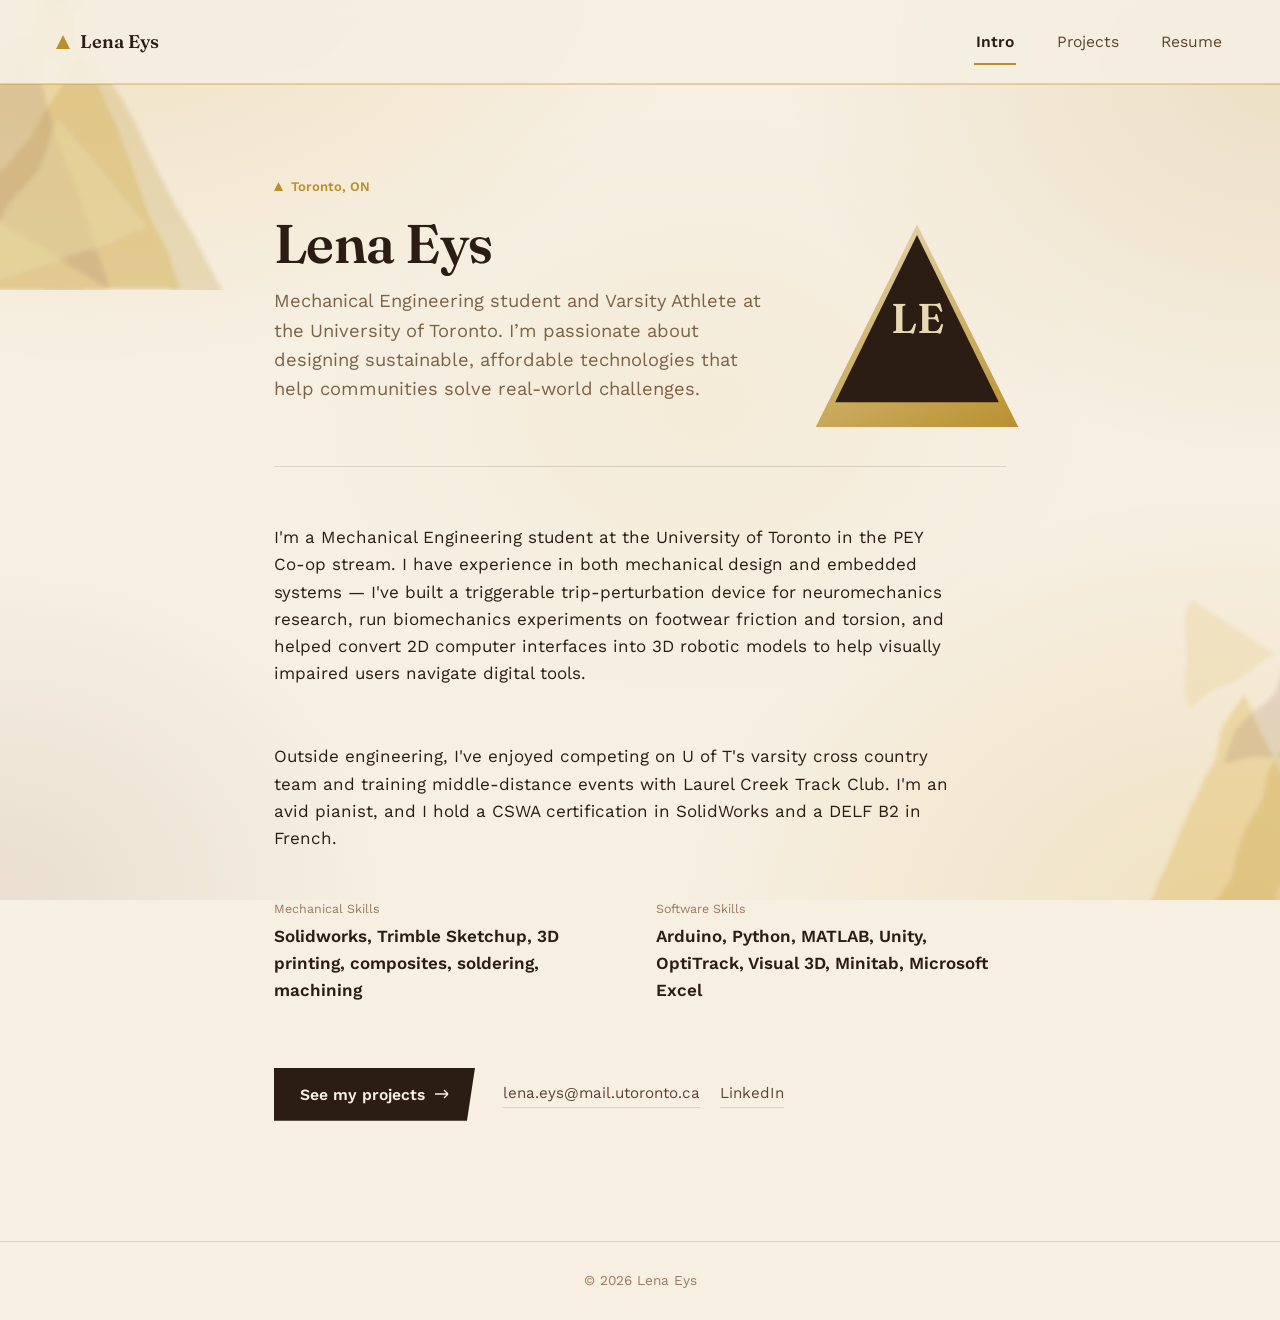
==== index.html @ 1c768638 "Update index.html" ====
<!DOCTYPE html>
<html lang="en">
<head>
<meta charset="UTF-8">
<meta name="viewport" content="width=device-width, initial-scale=1.0">
<title>Lena Eys — Mechanical Engineering</title>
<meta name="description" content="Lena Eys — Mechanical Engineering student at the University of Toronto.">
<link rel="preconnect" href="https://fonts.googleapis.com">
<link rel="preconnect" href="https://fonts.gstatic.com" crossorigin>
<link href="https://fonts.googleapis.com/css2?family=Fraunces:opsz,wght@9..144,500;9..144,600;9..144,700&family=Work+Sans:wght@400;500;600&display=swap" rel="stylesheet">
<link rel="stylesheet" href="style.css">
</head>
<body>

<div class="triangle-field" aria-hidden="true">
  <svg class="tf-left" viewBox="0 0 420 380" xmlns="http://www.w3.org/2000/svg">
    <defs>
      <filter id="wcL" x="-60%" y="-60%" width="220%" height="220%">
        <feTurbulence type="fractalNoise" baseFrequency="0.012" numOctaves="2" seed="4" result="n"/>
        <feDisplacementMap in="SourceGraphic" in2="n" scale="18"/>
        <feGaussianBlur stdDeviation="2"/>
      </filter>
    </defs>
    <g filter="url(#wcL)">
      <polygon points="0,380 150,50 280,380" fill="#d9ab3d" opacity="0.30"/>
      <polygon points="20,380 190,130 320,380" fill="#b9902e" opacity="0.24"/>
      <polygon points="0,250 120,120 210,380" fill="#9c7a63" opacity="0.20"/>
      <polygon points="60,380 160,210 250,320" fill="#f0dfa8" opacity="0.38"/>
      <polygon points="0,70 100,0 190,100" fill="#5c4433" opacity="0.16"/>
      <polygon points="130,0 230,60 150,140" fill="#d9ab3d" opacity="0.18"/>
    </g>
  </svg>
  <svg class="tf-right" viewBox="0 0 460 400" xmlns="http://www.w3.org/2000/svg">
    <defs>
      <filter id="wcR" x="-60%" y="-60%" width="220%" height="220%">
        <feTurbulence type="fractalNoise" baseFrequency="0.014" numOctaves="2" seed="9" result="n2"/>
        <feDisplacementMap in="SourceGraphic" in2="n2" scale="20"/>
        <feGaussianBlur stdDeviation="2"/>
      </filter>
    </defs>
    <g filter="url(#wcR)">
      <polygon points="460,400 300,90 170,400" fill="#d9ab3d" opacity="0.32"/>
      <polygon points="460,280 350,130 240,400" fill="#b9902e" opacity="0.24"/>
      <polygon points="460,160 370,20 280,160" fill="#9c7a63" opacity="0.20"/>
      <polygon points="460,350 380,190 300,400" fill="#f0dfa8" opacity="0.34"/>
      <polygon points="410,0 460,70 370,70" fill="#5c4433" opacity="0.16"/>
      <polygon points="250,0 330,50 250,110" fill="#d9ab3d" opacity="0.16"/>
    </g>
  </svg>
  <svg class="tf-top-right" viewBox="0 0 220 200" xmlns="http://www.w3.org/2000/svg">
    <g opacity="0.9">
      <polygon points="220,0 130,0 220,110" fill="#d9ab3d" opacity="0.22"/>
      <polygon points="220,50 170,10 220,140" fill="#9c7a63" opacity="0.16"/>
    </g>
  </svg>
  <svg class="tf-bottom-left" viewBox="0 0 240 220" xmlns="http://www.w3.org/2000/svg">
    <g opacity="0.9">
      <polygon points="0,220 90,220 0,100" fill="#d9ab3d" opacity="0.22"/>
      <polygon points="0,170 50,210 0,80" fill="#5c4433" opacity="0.16"/>
    </g>
  </svg>
</div>


<nav class="site-nav">
  <a href="index.html" class="nav-mark">
    <svg class="mark-tri" viewBox="0 0 14 14"><polygon points="7,0 14,14 0,14" fill="#b9902e"/></svg>
    Lena Eys
  </a>
  <ul>
    <li><a href="index.html" class="nav-link active">Intro</a></li>
    <li><a href="projects.html" class="nav-link">Projects</a></li>
    <li><a href="resume.html" class="nav-link">Resume</a></li>
  </ul>
</nav>

<main>
  <div class="eyebrow-tag">
    <svg viewBox="0 0 9 9"><polygon points="4.5,0 9,9 0,9" fill="#b9902e"/></svg>
    Toronto, ON
  </div>

  <div class="intro-hero">
    <div>
      <h1>Lena Eys</h1>
      <p class="role"> Mechanical Engineering student and Varsity Athlete at the University of Toronto. I’m passionate about designing sustainable, affordable technologies that help communities solve real-world challenges. </p>
    </div>
    <div class="headshot-frame">
      <div class="hf-bg"></div>
      <div class="hf-placeholder" role="img" aria-label="Headshot of Lena Eys">LE</div>
    </div>
  </div>

  <div class="bio-block">
    <p>I'm a Mechanical Engineering student at the University of Toronto in the PEY Co-op stream. I have experience in both mechanical design and embedded systems — I've built a triggerable trip-perturbation device for neuromechanics research, run biomechanics experiments on footwear friction and torsion, and helped convert 2D computer interfaces into 3D robotic models to help visually impaired users navigate digital tools.</p>
    <p>Outside engineering, I've enjoyed competing on U of T's varsity cross country team and training middle-distance events with Laurel Creek Track Club. I'm an avid pianist, and I hold a CSWA certification in SolidWorks and a DELF B2 in French.</p>

    <dl class="bio-facts">
      <div class="bio-fact">
        <dt>Mechanical Skills</dt>
        <dd>Solidworks, Trimble Sketchup, 3D printing, composites, soldering, machining</dd>
      </div>
      <div class="bio-fact">
        <dt>Software Skills</dt>
        <dd>Arduino, Python, MATLAB, Unity, OptiTrack, Visual 3D, Minitab, Microsoft Excel</dd>
      </div>
      
    </dl>
  </div>

  <div class="intro-actions">
    <a href="projects.html" class="btn-primary">
      See my projects
      <svg viewBox="0 0 14 10" fill="none"><path d="M0 5H13M13 5L9 1M13 5L9 9" stroke="currentColor" stroke-width="1.4"/></svg>
    </a>
    <div class="contact-links">
      <a href="mailto:lena.eys@mail.utoronto.ca">lena.eys@mail.utoronto.ca</a>
      <a href="https://www.linkedin.com/in/lena-eys" target="_blank" rel="noopener">LinkedIn</a>
    </div>
  </div>
</main>

<footer>&copy; 2026 Lena Eys</footer>

</body>
</html>
---- style.css ----
/* ============================================================
   Lena Eys — portfolio site
   Palette: deep coffee brown / warm gold / parchment cream
   Type: Fraunces (display serif) + Work Sans (body sans)
   ============================================================ */

:root {
  --brown-deep: #2b1d14;
  --brown-mid: #5c4433;
  --brown-soft: #7c6249;
  --gold: #b9902e;
  --gold-bright: #d9ab3d;
  --gold-soft: #e8d9b5;
  --cream: #f6efe2;
  --cream-warm: #f1e6d3;
  --rose-brown: #9c7a63;
  --line: rgba(43, 29, 20, 0.14);
  --max-w: 780px;
  --nav-h: 84px;
}

* { box-sizing: border-box; }

html { scroll-behavior: smooth; }

body {
  margin: 0;
  color: var(--brown-deep);
  font-family: "Work Sans", "Segoe UI", sans-serif;
  font-size: 17px;
  line-height: 1.6;
  -webkit-font-smoothing: antialiased;
  background-color: var(--cream);
  background-image:
    radial-gradient(1100px 750px at 6% -8%, rgba(217, 171, 61, 0.22), transparent 58%),
    radial-gradient(900px 700px at 100% 8%, rgba(185, 144, 46, 0.16), transparent 55%),
    radial-gradient(1000px 800px at 96% 104%, rgba(217, 171, 61, 0.20), transparent 55%),
    radial-gradient(700px 600px at 0% 100%, rgba(156, 122, 99, 0.14), transparent 55%),
    radial-gradient(650px 500px at 55% 45%, rgba(217, 171, 61, 0.06), transparent 60%);
  background-attachment: fixed;
  background-repeat: no-repeat;
}

h1, h2, h3, .display {
  font-family: "Fraunces", Georgia, serif;
  font-weight: 600;
  letter-spacing: -0.01em;
  color: var(--brown-deep);
  margin: 0;
}

a { color: inherit; }

img { max-width: 100%; display: block; }

/* ---------- corner triangle motif (watercolor gold clusters) ---------- */

.triangle-field {
  position: fixed;
  inset: 0;
  pointer-events: none;
  z-index: 0;
  overflow: hidden;
}

.triangle-field svg { position: absolute; }
.triangle-field .tf-left { left: -100px; top: -90px; width: 420px; opacity: 0.95; }
.triangle-field .tf-right { right: -120px; bottom: -100px; width: 460px; opacity: 0.95; }
.triangle-field .tf-top-right { right: -70px; top: -60px; width: 220px; opacity: 0.85; }
.triangle-field .tf-bottom-left { left: -70px; bottom: -70px; width: 240px; opacity: 0.85; }

/* ---------- top nav / legend ---------- */

.site-nav {
  position: sticky;
  top: 0;
  z-index: 10;
  height: var(--nav-h);
  display: flex;
  align-items: center;
  justify-content: space-between;
  padding: 0 clamp(20px, 5vw, 56px);
  background: rgba(246, 239, 226, 0.92);
  backdrop-filter: blur(6px);
  border-bottom: 1px solid var(--line);
  box-shadow: 0 1px 0 rgba(185, 144, 46, 0.35);
}

.site-nav .nav-mark {
  font-family: "Fraunces", serif;
  font-weight: 600;
  font-size: 1.15rem;
  color: var(--brown-deep);
  text-decoration: none;
  display: flex;
  align-items: center;
  gap: 10px;
}

.site-nav .nav-mark .mark-tri {
  width: 14px; height: 14px;
  display: inline-block;
}

.site-nav ul {
  list-style: none;
  display: flex;
  gap: clamp(18px, 3vw, 40px);
  margin: 0;
  padding: 0;
}

.site-nav a.nav-link {
  text-decoration: none;
  color: var(--brown-mid);
  font-size: 0.98rem;
  padding: 6px 2px;
  position: relative;
  transition: color 0.2s ease;
}

.site-nav a.nav-link:hover { color: var(--brown-deep); }

.site-nav a.nav-link.active {
  color: var(--brown-deep);
  font-weight: 600;
}

.site-nav a.nav-link.active::after {
  content: "";
  position: absolute;
  left: 0; right: 0; bottom: -8px;
  height: 2px;
  background: var(--gold);
}

/* ---------- page shell ---------- */

main {
  position: relative;
  z-index: 1;
  max-width: var(--max-w);
  margin: 0 auto;
  padding: clamp(48px, 8vw, 88px) 24px 120px;
}

.eyebrow-tag {
  display: inline-flex;
  align-items: center;
  gap: 8px;
  color: var(--gold);
  font-size: 0.82rem;
  font-weight: 600;
  margin-bottom: 18px;
}

.eyebrow-tag svg { width: 9px; height: 9px; }

/* ---------- intro page ---------- */

.intro-hero {
  display: grid;
  grid-template-columns: 1fr auto;
  gap: 48px;
  align-items: center;
}

.intro-hero h1 {
  font-size: clamp(2.4rem, 5vw, 3.4rem);
  line-height: 1.05;
}

.intro-hero .role {
  margin-top: 14px;
  font-size: 1.15rem;
  color: var(--brown-soft);
  max-width: 46ch;
}

.headshot-frame {
  width: 178px;
  height: 178px;
  position: relative;
  flex-shrink: 0;
}

.headshot-frame .hf-bg {
  position: absolute; inset: 0;
  clip-path: polygon(50% 0%, 100% 100%, 0% 100%);
  background: linear-gradient(155deg, var(--gold-soft), var(--gold));
  transform: scale(1.14) translateY(6px);
  z-index: 0;
}

.headshot-frame img, .headshot-frame .hf-placeholder {
  position: absolute; inset: 0;
  width: 100%; height: 100%;
  object-fit: cover;
  clip-path: polygon(50% 3%, 96% 97%, 4% 97%);
  z-index: 1;
}

.hf-placeholder {
  display: flex;
  align-items: center;
  justify-content: center;
  background: var(--brown-deep);
  color: var(--gold-soft);
  font-family: "Fraunces", serif;
  font-size: 2.6rem;
  font-weight: 600;
}

.bio-block {
  margin-top: 44px;
  padding-top: 40px;
  border-top: 1px solid var(--line);
  display: grid;
  gap: 22px;
}

.bio-block p { max-width: 62ch; }

.bio-facts {
  margin-top: 8px;
  display: grid;
  grid-template-columns: repeat(2, minmax(0, 1fr));
  gap: 18px 32px;
}

.bio-fact dt {
  font-size: 0.78rem;
  color: var(--rose-brown);
  text-transform: none;
  margin-bottom: 4px;
}

.bio-fact dd {
  margin: 0;
  font-weight: 600;
  color: var(--brown-deep);
}

.intro-actions {
  margin-top: 46px;
  display: flex;
  align-items: center;
  gap: 28px;
  flex-wrap: wrap;
}

.btn-primary {
  display: inline-flex;
  align-items: center;
  gap: 10px;
  background: var(--brown-deep);
  color: var(--cream);
  text-decoration: none;
  padding: 14px 26px;
  font-size: 0.98rem;
  font-weight: 600;
  clip-path: polygon(0 0, 100% 0, 96% 100%, 0% 100%);
  transition: background 0.2s ease;
}

.btn-primary:hover { background: var(--gold); color: var(--brown-deep); }

.btn-primary svg { width: 14px; height: 14px; }

.contact-links {
  display: flex;
  gap: 20px;
  flex-wrap: wrap;
}

.contact-links a {
  text-decoration: none;
  color: var(--brown-mid);
  font-size: 0.95rem;
  border-bottom: 1px solid var(--line);
  padding-bottom: 2px;
  transition: color 0.2s ease, border-color 0.2s ease;
}

.contact-links a:hover { color: var(--gold); border-color: var(--gold); }

/* ---------- projects page ---------- */

.projects-intro { max-width: 58ch; margin-bottom: 44px; }
.projects-intro h1 { font-size: clamp(2rem, 4vw, 2.6rem); margin-bottom: 14px; }
.projects-intro p { color: var(--brown-soft); }

.project-grid {
  display: grid;
  grid-template-columns: repeat(2, minmax(0, 1fr));
  gap: 28px 24px;
}

.project-card {
  border-top: 1px solid var(--line);
  padding-top: 18px;
}

.project-photo {
  aspect-ratio: 4 / 3;
  background: linear-gradient(150deg, var(--cream-warm), var(--gold-soft));
  position: relative;
  overflow: hidden;
  margin-bottom: 14px;
}

.project-photo svg { position: absolute; inset: 0; width: 100%; height: 100%; }

.project-title-btn {
  width: 100%;
  text-align: left;
  background: none;
  border: none;
  padding: 0;
  cursor: pointer;
  font-family: "Fraunces", serif;
  font-size: 1.08rem;
  font-weight: 600;
  color: var(--brown-deep);
  display: flex;
  align-items: center;
  justify-content: space-between;
  gap: 10px;
}

.project-title-btn .chev {
  width: 11px; height: 11px;
  flex-shrink: 0;
  transition: transform 0.25s ease;
  color: var(--gold);
}

.project-card.open .project-title-btn .chev { transform: rotate(180deg); }

.project-desc {
  display: grid;
  grid-template-rows: 0fr;
  transition: grid-template-rows 0.28s ease;
}

.project-desc-inner { overflow: hidden; }

.project-card.open .project-desc { grid-template-rows: 1fr; }

.project-desc p {
  margin: 12px 0 0;
  color: var(--brown-soft);
  font-size: 0.96rem;
  line-height: 1.55;
}

/* ---------- resume page ---------- */

.resume-header {
  display: flex;
  align-items: baseline;
  justify-content: space-between;
  gap: 20px;
  flex-wrap: wrap;
  margin-bottom: 8px;
}

.resume-header h1 { font-size: clamp(2rem, 4vw, 2.6rem); }

.resume-contact {
  font-size: 0.92rem;
  color: var(--brown-soft);
  display: flex;
  gap: 14px;
  flex-wrap: wrap;
}
.resume-contact a { text-decoration: none; border-bottom: 1px solid var(--line); }
.resume-contact a:hover { color: var(--gold); border-color: var(--gold); }

.print-link {
  font-size: 0.85rem;
  color: var(--rose-brown);
  text-decoration: none;
  display: inline-flex;
  align-items: center;
  gap: 6px;
  margin-top: 18px;
}
.print-link svg { width: 12px; height: 12px; }
.print-link:hover { color: var(--gold); }

.resume-doc { margin-top: 40px; }

.resume-section { margin-bottom: 36px; }

.resume-section h2 {
  font-size: 0.86rem;
  letter-spacing: 0.03em;
  color: var(--gold);
  font-family: "Work Sans", sans-serif;
  font-weight: 600;
  padding-bottom: 10px;
  border-bottom: 1px solid var(--line);
  margin-bottom: 20px;
}

.resume-entry { margin-bottom: 22px; }
.resume-entry:last-child { margin-bottom: 0; }

.resume-entry-head {
  display: flex;
  justify-content: space-between;
  gap: 16px;
  flex-wrap: wrap;
  align-items: baseline;
}

.resume-entry-head h3 {
  font-size: 1.05rem;
  font-weight: 600;
}

.resume-entry-sub {
  font-size: 0.92rem;
  color: var(--rose-brown);
  margin-top: 2px;
}

.resume-entry-date {
  font-size: 0.85rem;
  color: var(--brown-soft);
  white-space: nowrap;
}

.resume-entry ul {
  margin: 10px 0 0;
  padding-left: 18px;
  color: var(--brown-mid);
}

.resume-entry li { margin-bottom: 6px; font-size: 0.95rem; }

.skills-cols {
  display: grid;
  grid-template-columns: repeat(3, minmax(0, 1fr));
  gap: 18px;
}

.skills-cols h3 {
  font-size: 0.85rem;
  color: var(--brown-deep);
  margin-bottom: 8px;
}

.skills-cols p { font-size: 0.92rem; color: var(--brown-mid); margin: 0; }

.awards-list { list-style: none; padding: 0; margin: 0; display: grid; gap: 10px; }
.awards-list li {
  display: flex;
  justify-content: space-between;
  gap: 16px;
  font-size: 0.95rem;
  color: var(--brown-mid);
}
.awards-list .award-amt { color: var(--gold); font-weight: 600; white-space: nowrap; }

/* ---------- project detail page ---------- */

.project-detail-hero {
  position: relative;
  z-index: 1;
  text-align: center;
  padding: 56px 24px 40px;
  max-width: 900px;
  margin: 0 auto;
}

.project-detail-hero h1 {
  font-size: clamp(1.9rem, 4vw, 2.6rem);
}

.project-detail-band {
  position: relative;
  z-index: 1;
  background:
    radial-gradient(600px 460px at 6% 10%, rgba(217, 171, 61, 0.30), transparent 60%),
    radial-gradient(700px 520px at 96% 96%, rgba(185, 144, 46, 0.22), transparent 58%),
    radial-gradient(500px 420px at 55% 40%, rgba(240, 223, 168, 0.35), transparent 60%),
    var(--cream-warm);
  padding: 40px clamp(20px, 6vw, 64px) 56px;
  overflow: hidden;
}

.project-question {
  max-width: 760px;
  margin: 0 auto 36px;
  text-align: center;
  color: var(--brown-deep);
  font-family: "Fraunces", serif;
  font-size: 1.15rem;
  font-weight: 500;
  line-height: 1.5;
}

.project-gallery {
  max-width: 900px;
  margin: 0 auto;
  display: grid;
  grid-template-columns: 1fr 1.25fr;
  gap: 18px;
}

.gallery-col {
  display: grid;
  grid-template-rows: 1fr 1fr;
  gap: 18px;
}

.gallery-box {
  background: var(--cream);
  overflow: hidden;
  position: relative;
  border: 1px solid rgba(185, 144, 46, 0.4);
  box-shadow: 0 10px 26px rgba(43, 29, 20, 0.12);
}

.gallery-box img { width: 100%; height: 100%; object-fit: cover; display: block; }

.gallery-col .gallery-box { aspect-ratio: 4 / 3; }

.gallery-box.large { aspect-ratio: auto; }

.project-detail-body {
  position: relative;
  z-index: 1;
  max-width: 700px;
  margin: 0 auto;
  padding: 48px 24px 0;
}

.project-detail-body p {
  color: var(--brown-mid);
  font-size: 1rem;
  line-height: 1.7;
}

.back-link {
  display: inline-flex;
  align-items: center;
  gap: 8px;
  margin-top: 12px;
  color: var(--rose-brown);
  text-decoration: none;
  font-size: 0.9rem;
}

.back-link:hover { color: var(--gold); }
.back-link svg { width: 11px; height: 8px; }

@media (max-width: 640px) {
  .project-gallery { grid-template-columns: 1fr; }
  .gallery-box.large { aspect-ratio: 4 / 3; }
}

footer {
  position: relative;
  z-index: 1;
  border-top: 1px solid var(--line);
  padding: 28px clamp(20px, 5vw, 56px);
  font-size: 0.85rem;
  color: var(--rose-brown);
  text-align: center;
}

/* ---------- responsive ---------- */

@media (max-width: 640px) {
  .intro-hero { grid-template-columns: 1fr; }
  .headshot-frame { order: -1; width: 140px; height: 140px; }
  .bio-facts { grid-template-columns: 1fr 1fr; }
  .project-grid { grid-template-columns: 1fr; }
  .skills-cols { grid-template-columns: 1fr; }
  .site-nav ul { gap: 16px; }
}

@media print {
  .site-nav, footer, .triangle-field, .print-link { display: none; }
  body { background: #fff; }
}

@media (prefers-reduced-motion: reduce) {
  * { transition: none !important; scroll-behavior: auto !important; }
}
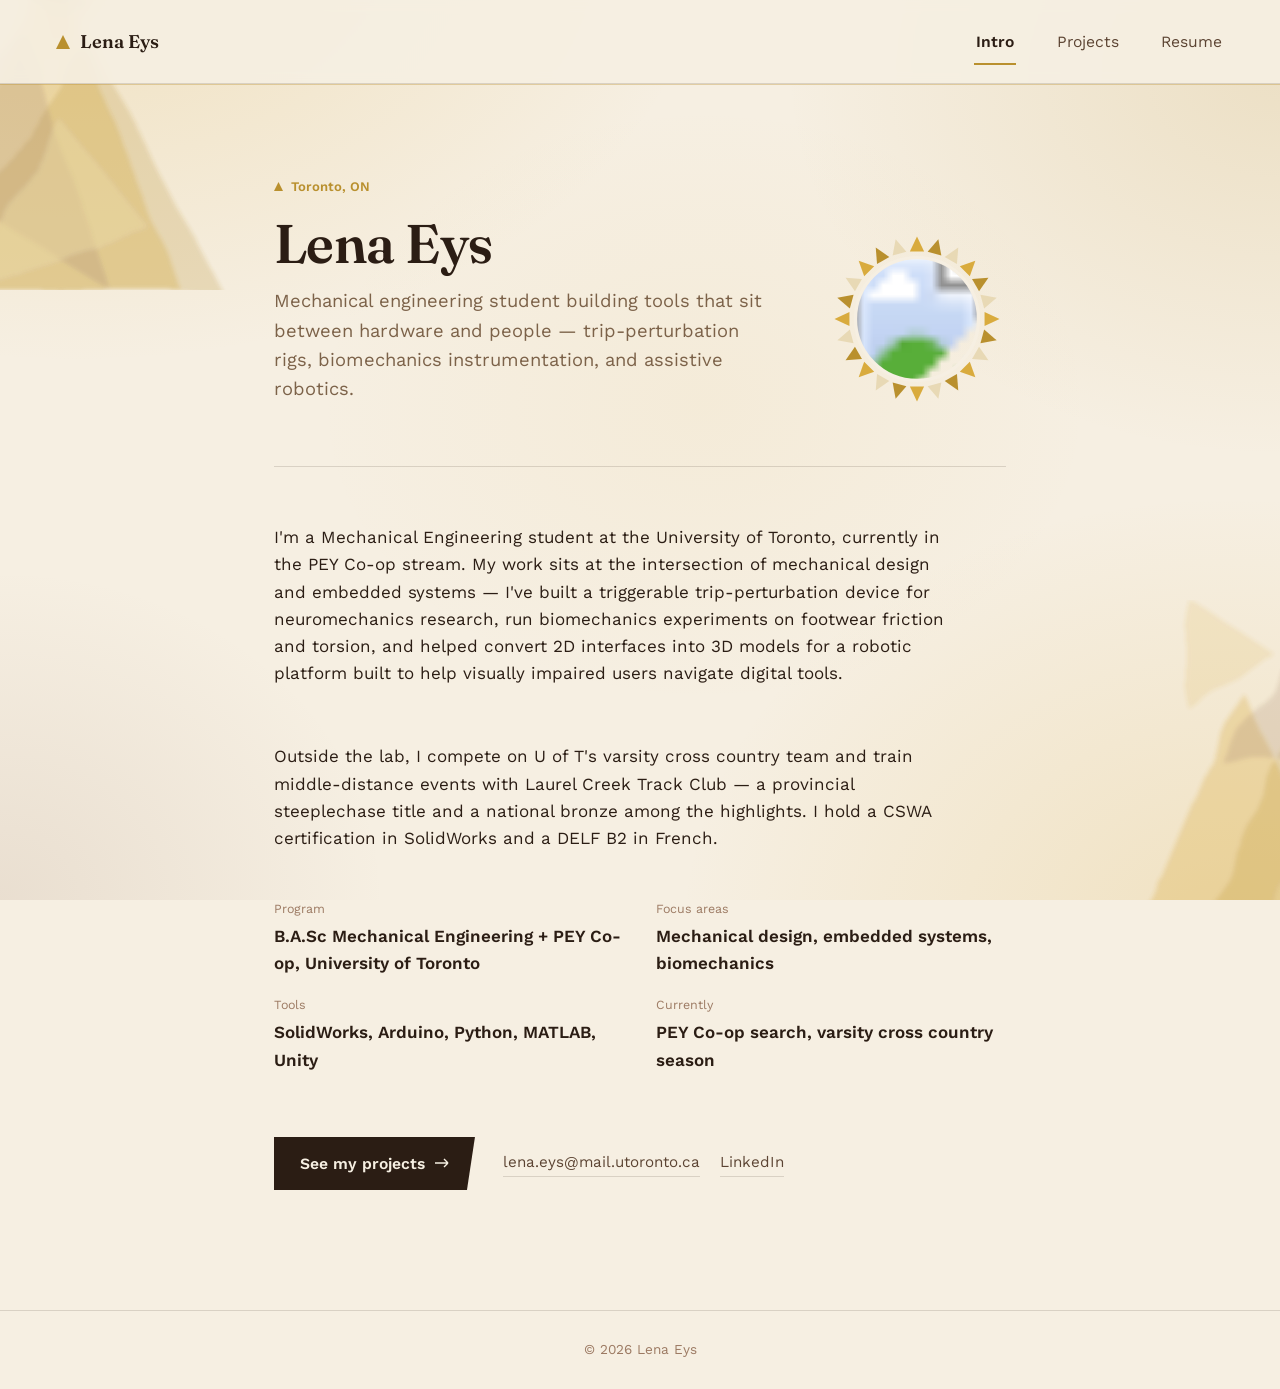
==== commit f606c4f7: "Update index.html" ====
--- a/index.html
+++ b/index.html
@@ -83,28 +83,72 @@
   <div class="intro-hero">
     <div>
       <h1>Lena Eys</h1>
-      <p class="role"> Mechanical Engineering student and Varsity Athlete at the University of Toronto. I’m passionate about designing sustainable, affordable technologies that help communities solve real-world challenges. </p>
+      <p class="role">Mechanical engineering student building tools that sit between hardware and people — trip-perturbation rigs, biomechanics instrumentation, and assistive robotics.</p>
     </div>
     <div class="headshot-frame">
-      <div class="hf-bg"></div>
-      <div class="hf-placeholder" role="img" aria-label="Headshot of Lena Eys">LE</div>
+      <svg viewBox="0 0 220 220" xmlns="http://www.w3.org/2000/svg" role="img" aria-label="Headshot of Lena Eys">
+        <defs>
+          <clipPath id="photoClip">
+            <circle cx="110" cy="110" r="76"/>
+          </clipPath>
+        </defs>
+        <!-- gold triangle crown border -->
+        <g>
+      <polygon points="110.0,8.0 101.2,26.5 118.8,26.5" fill="#d9ab3d"/>
+      <polygon points="136.4,11.5 123.1,27.0 140.1,31.6" fill="#b9902e"/>
+      <polygon points="161.0,21.7 144.2,33.3 159.4,42.0" fill="#e8d9b5"/>
+      <polygon points="182.1,37.9 162.9,44.7 175.3,57.1" fill="#d9ab3d"/>
+      <polygon points="198.3,59.0 178.0,60.6 186.7,75.8" fill="#b9902e"/>
+      <polygon points="208.5,83.6 188.4,79.9 193.0,96.9" fill="#e8d9b5"/>
+      <polygon points="212.0,110.0 193.5,101.2 193.5,118.8" fill="#d9ab3d"/>
+      <polygon points="208.5,136.4 193.0,123.1 188.4,140.1" fill="#b9902e"/>
+      <polygon points="198.3,161.0 186.7,144.2 178.0,159.4" fill="#e8d9b5"/>
+      <polygon points="182.1,182.1 175.3,162.9 162.9,175.3" fill="#d9ab3d"/>
+      <polygon points="161.0,198.3 159.4,178.0 144.2,186.7" fill="#b9902e"/>
+      <polygon points="136.4,208.5 140.1,188.4 123.1,193.0" fill="#e8d9b5"/>
+      <polygon points="110.0,212.0 118.8,193.5 101.2,193.5" fill="#d9ab3d"/>
+      <polygon points="83.6,208.5 96.9,193.0 79.9,188.4" fill="#b9902e"/>
+      <polygon points="59.0,198.3 75.8,186.7 60.6,178.0" fill="#e8d9b5"/>
+      <polygon points="37.9,182.1 57.1,175.3 44.7,162.9" fill="#d9ab3d"/>
+      <polygon points="21.7,161.0 42.0,159.4 33.3,144.2" fill="#b9902e"/>
+      <polygon points="11.5,136.4 31.6,140.1 27.0,123.1" fill="#e8d9b5"/>
+      <polygon points="8.0,110.0 26.5,118.8 26.5,101.2" fill="#d9ab3d"/>
+      <polygon points="11.5,83.6 27.0,96.9 31.6,79.9" fill="#b9902e"/>
+      <polygon points="21.7,59.0 33.3,75.8 42.0,60.6" fill="#e8d9b5"/>
+      <polygon points="37.9,37.9 44.7,57.1 57.1,44.7" fill="#d9ab3d"/>
+      <polygon points="59.0,21.7 60.6,42.0 75.8,33.3" fill="#b9902e"/>
+      <polygon points="83.6,11.5 79.9,31.6 96.9,27.0" fill="#e8d9b5"/>
+        </g>
+        <!-- headshot photo, clipped to a circle -->
+        <image href="assets/headshot.jpg" xlink:href="assets/headshot.jpg"
+               x="26" y="26" width="168" height="168"
+               preserveAspectRatio="xMidYMid slice" clip-path="url(#photoClip)"/>
+        <circle cx="110" cy="110" r="76" fill="none" stroke="#f6efe2" stroke-width="4"/>
+      </svg>
     </div>
   </div>
 
   <div class="bio-block">
-    <p>I'm a Mechanical Engineering student at the University of Toronto in the PEY Co-op stream. I have experience in both mechanical design and embedded systems — I've built a triggerable trip-perturbation device for neuromechanics research, run biomechanics experiments on footwear friction and torsion, and helped convert 2D computer interfaces into 3D robotic models to help visually impaired users navigate digital tools.</p>
-    <p>Outside engineering, I've enjoyed competing on U of T's varsity cross country team and training middle-distance events with Laurel Creek Track Club. I'm an avid pianist, and I hold a CSWA certification in SolidWorks and a DELF B2 in French.</p>
+    <p>I'm a Mechanical Engineering student at the University of Toronto, currently in the PEY Co-op stream. My work sits at the intersection of mechanical design and embedded systems — I've built a triggerable trip-perturbation device for neuromechanics research, run biomechanics experiments on footwear friction and torsion, and helped convert 2D interfaces into 3D models for a robotic platform built to help visually impaired users navigate digital tools.</p>
+    <p>Outside the lab, I compete on U of T's varsity cross country team and train middle-distance events with Laurel Creek Track Club — a provincial steeplechase title and a national bronze among the highlights. I hold a CSWA certification in SolidWorks and a DELF B2 in French.</p>
 
     <dl class="bio-facts">
       <div class="bio-fact">
-        <dt>Mechanical Skills</dt>
-        <dd>Solidworks, Trimble Sketchup, 3D printing, composites, soldering, machining</dd>
+        <dt>Program</dt>
+        <dd>B.A.Sc Mechanical Engineering + PEY Co-op, University of Toronto</dd>
       </div>
       <div class="bio-fact">
-        <dt>Software Skills</dt>
-        <dd>Arduino, Python, MATLAB, Unity, OptiTrack, Visual 3D, Minitab, Microsoft Excel</dd>
+        <dt>Focus areas</dt>
+        <dd>Mechanical design, embedded systems, biomechanics</dd>
       </div>
-      
+      <div class="bio-fact">
+        <dt>Tools</dt>
+        <dd>SolidWorks, Arduino, Python, MATLAB, Unity</dd>
+      </div>
+      <div class="bio-fact">
+        <dt>Currently</dt>
+        <dd>PEY Co-op search, varsity cross country season</dd>
+      </div>
     </dl>
   </div>
 
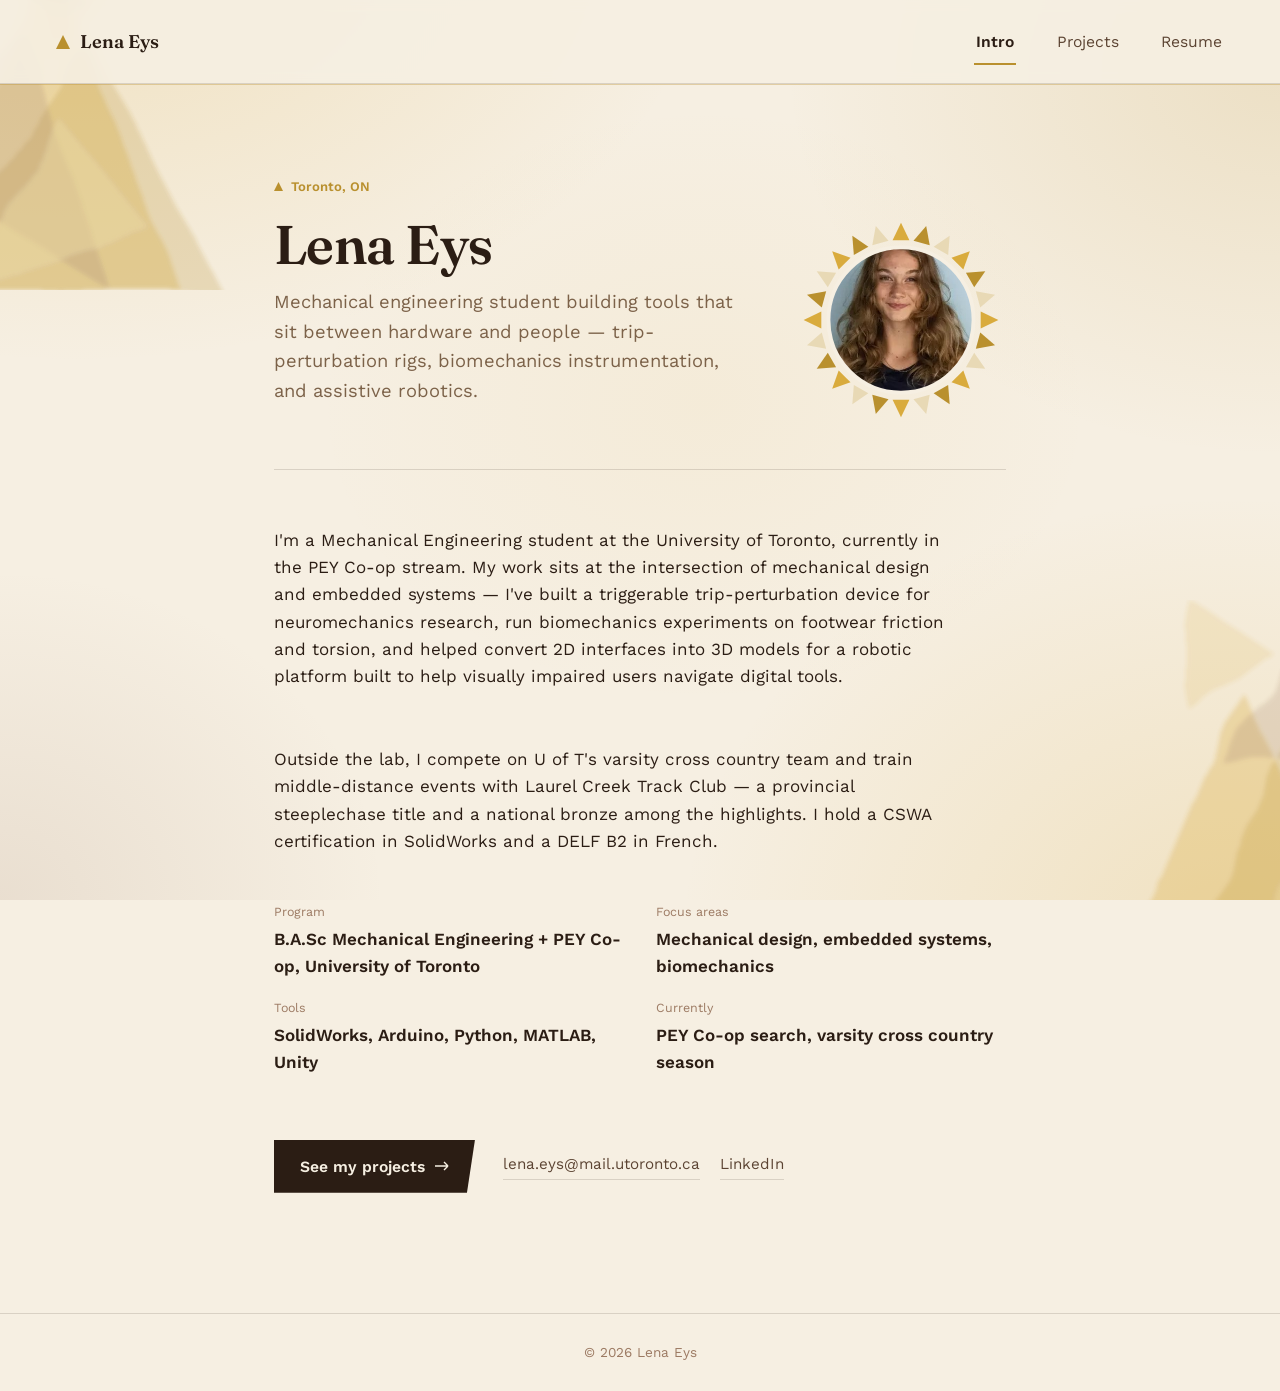
==== commit dc6db39f: "Fix image tag in index.html" ====
--- a/index.html
+++ b/index.html
@@ -120,7 +120,7 @@
       <polygon points="83.6,11.5 79.9,31.6 96.9,27.0" fill="#e8d9b5"/>
         </g>
         <!-- headshot photo, clipped to a circle -->
-        <image href="assets/headshot.jpg" xlink:href="assets/headshot.jpg"
+        <image href="varsity.jpg" xlink:href="varsity.jpg"
                x="26" y="26" width="168" height="168"
                preserveAspectRatio="xMidYMid slice" clip-path="url(#photoClip)"/>
         <circle cx="110" cy="110" r="76" fill="none" stroke="#f6efe2" stroke-width="4"/>
--- a/style.css
+++ b/style.css
@@ -178,38 +178,12 @@
 }
 
 .headshot-frame {
-  width: 178px;
-  height: 178px;
-  position: relative;
+  width: 210px;
+  height: 210px;
   flex-shrink: 0;
 }
 
-.headshot-frame .hf-bg {
-  position: absolute; inset: 0;
-  clip-path: polygon(50% 0%, 100% 100%, 0% 100%);
-  background: linear-gradient(155deg, var(--gold-soft), var(--gold));
-  transform: scale(1.14) translateY(6px);
-  z-index: 0;
-}
-
-.headshot-frame img, .headshot-frame .hf-placeholder {
-  position: absolute; inset: 0;
-  width: 100%; height: 100%;
-  object-fit: cover;
-  clip-path: polygon(50% 3%, 96% 97%, 4% 97%);
-  z-index: 1;
-}
-
-.hf-placeholder {
-  display: flex;
-  align-items: center;
-  justify-content: center;
-  background: var(--brown-deep);
-  color: var(--gold-soft);
-  font-family: "Fraunces", serif;
-  font-size: 2.6rem;
-  font-weight: 600;
-}
+.headshot-frame svg { width: 100%; height: 100%; display: block; }
 
 .bio-block {
   margin-top: 44px;
@@ -576,7 +550,7 @@
 
 @media (max-width: 640px) {
   .intro-hero { grid-template-columns: 1fr; }
-  .headshot-frame { order: -1; width: 140px; height: 140px; }
+  .headshot-frame { order: -1; width: 160px; height: 160px; }
   .bio-facts { grid-template-columns: 1fr 1fr; }
   .project-grid { grid-template-columns: 1fr; }
   .skills-cols { grid-template-columns: 1fr; }
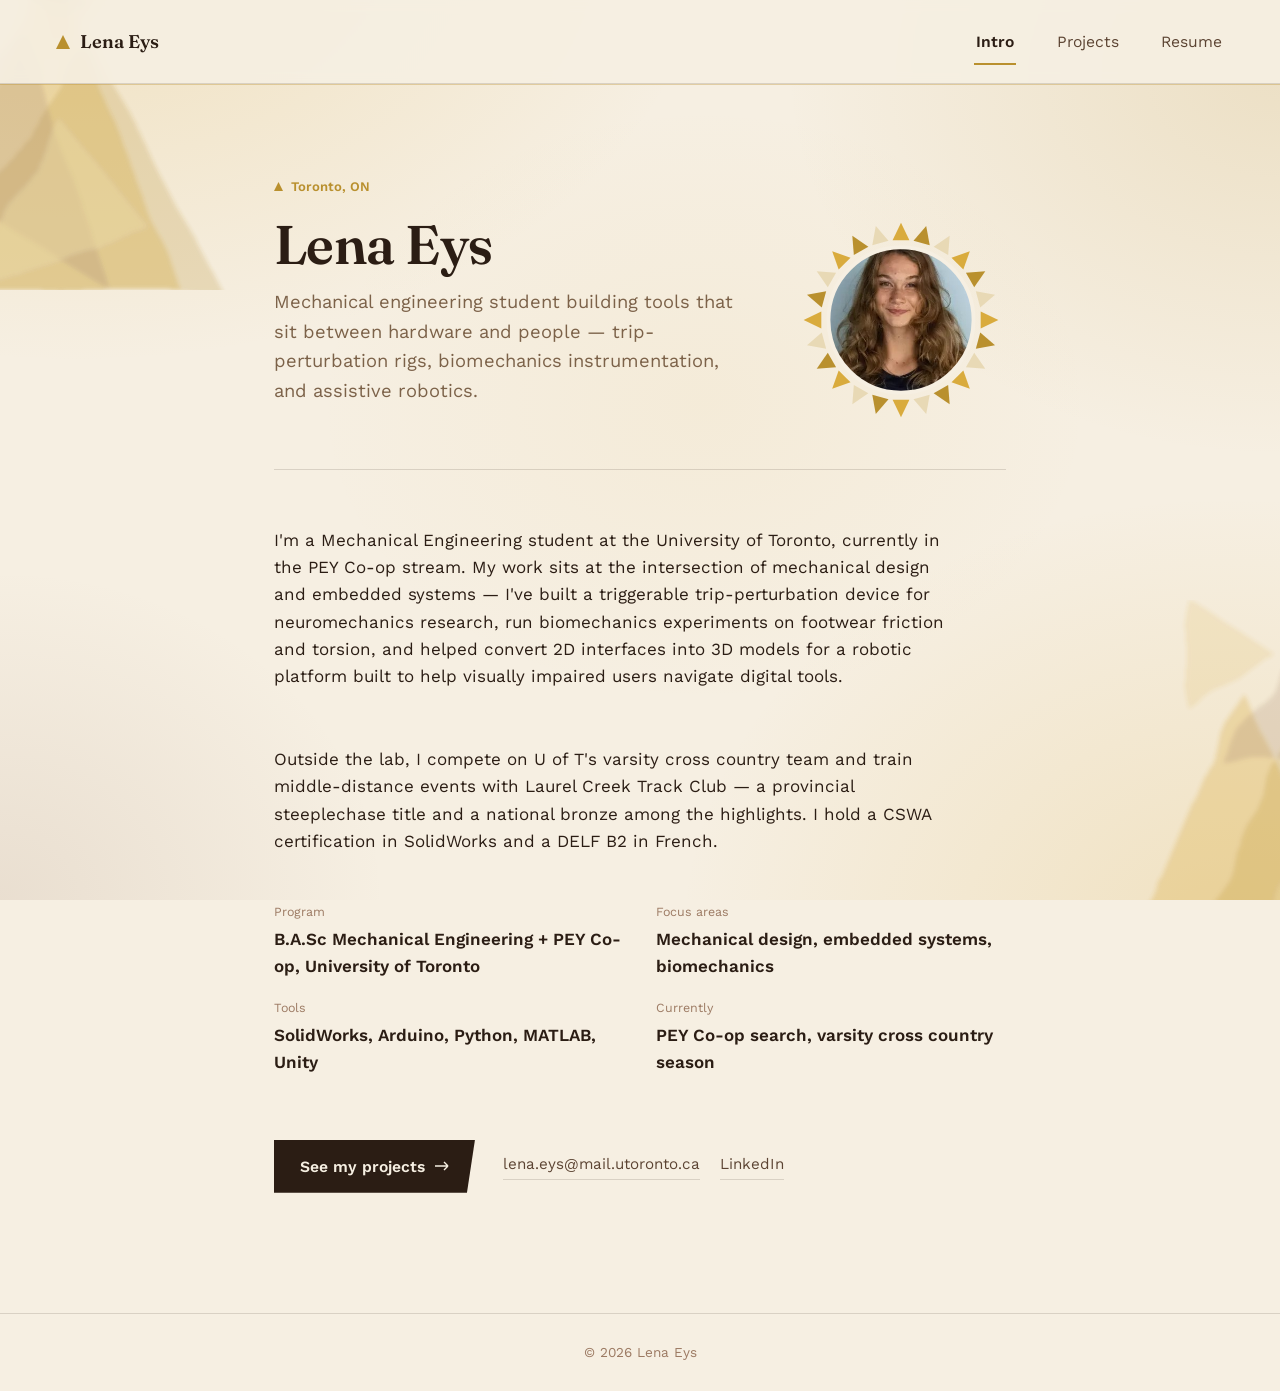
==== commit 0d2e800e: "Update index.html" ====
--- a/index.html
+++ b/index.html
@@ -121,7 +121,7 @@
         </g>
         <!-- headshot photo, clipped to a circle -->
         <image href="varsity.jpg" xlink:href="varsity.jpg"
-               x="26" y="26" width="168" height="168"
+               x="26" y="32" width="168" height="168"
                preserveAspectRatio="xMidYMid slice" clip-path="url(#photoClip)"/>
         <circle cx="110" cy="110" r="76" fill="none" stroke="#f6efe2" stroke-width="4"/>
       </svg>
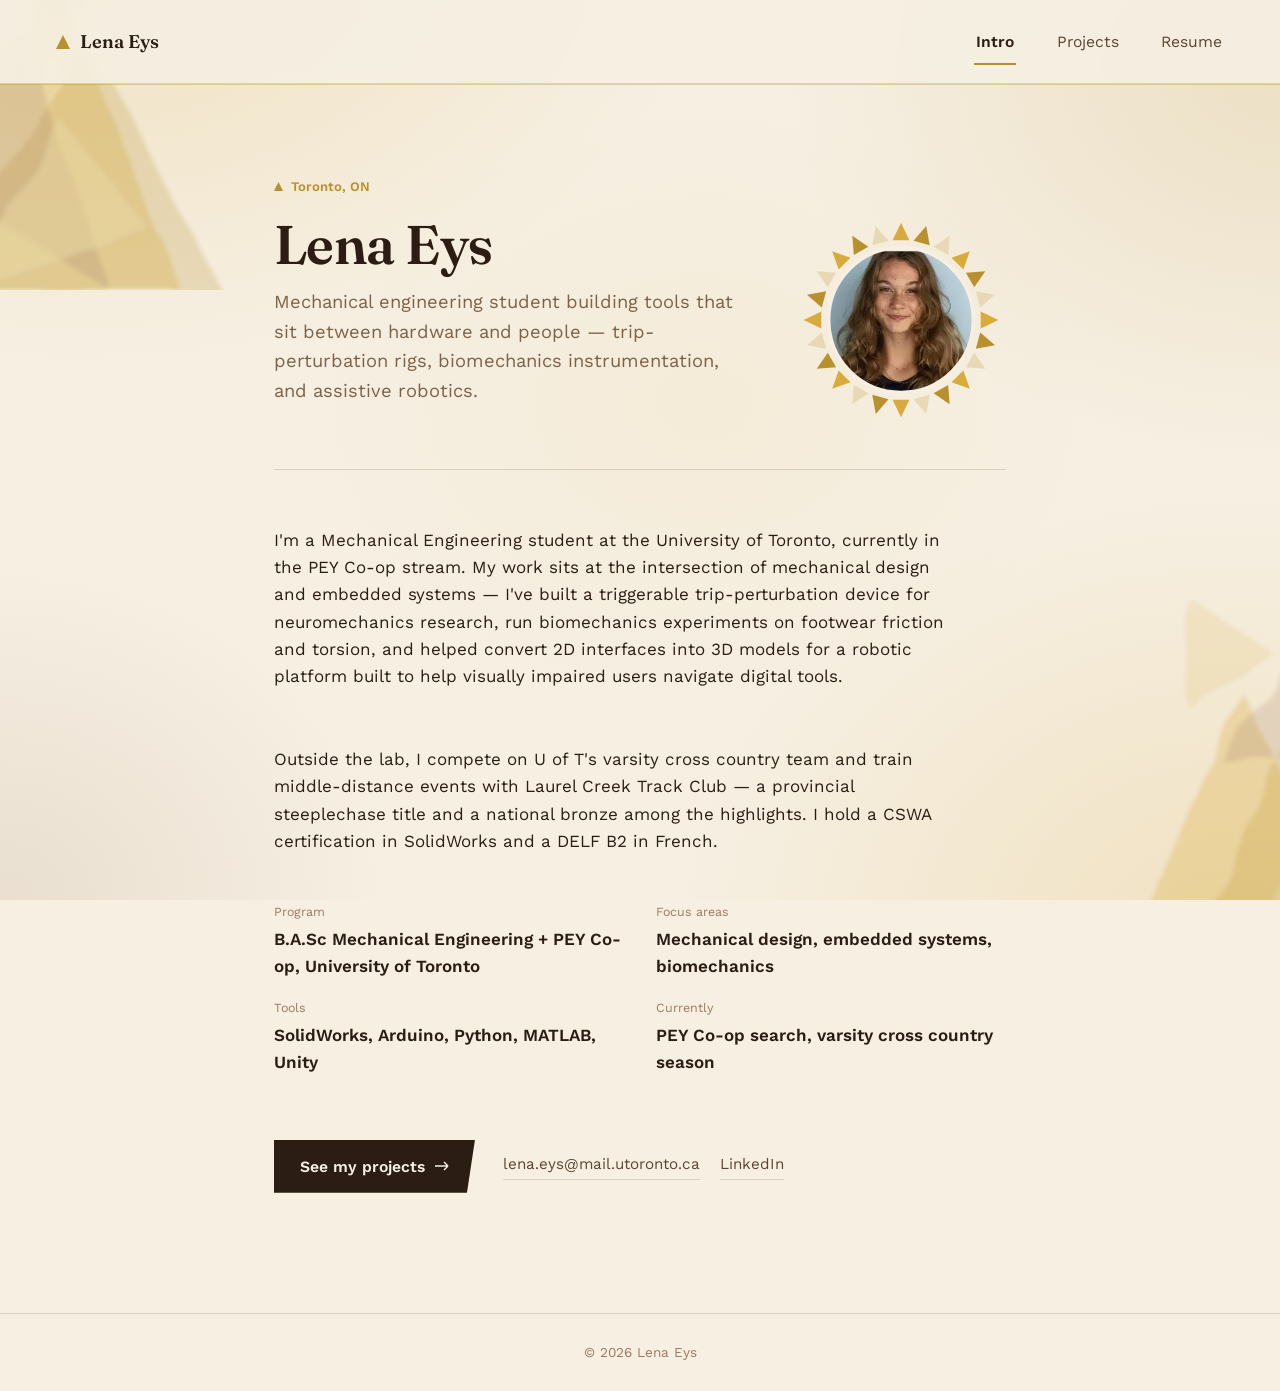
==== commit 98c3a06e: "Update index.html" ====
--- a/index.html
+++ b/index.html
@@ -121,7 +121,7 @@
         </g>
         <!-- headshot photo, clipped to a circle -->
         <image href="varsity.jpg" xlink:href="varsity.jpg"
-               x="26" y="32" width="168" height="168"
+               x="26" y="38" width="168" height="168"
                preserveAspectRatio="xMidYMid slice" clip-path="url(#photoClip)"/>
         <circle cx="110" cy="110" r="76" fill="none" stroke="#f6efe2" stroke-width="4"/>
       </svg>
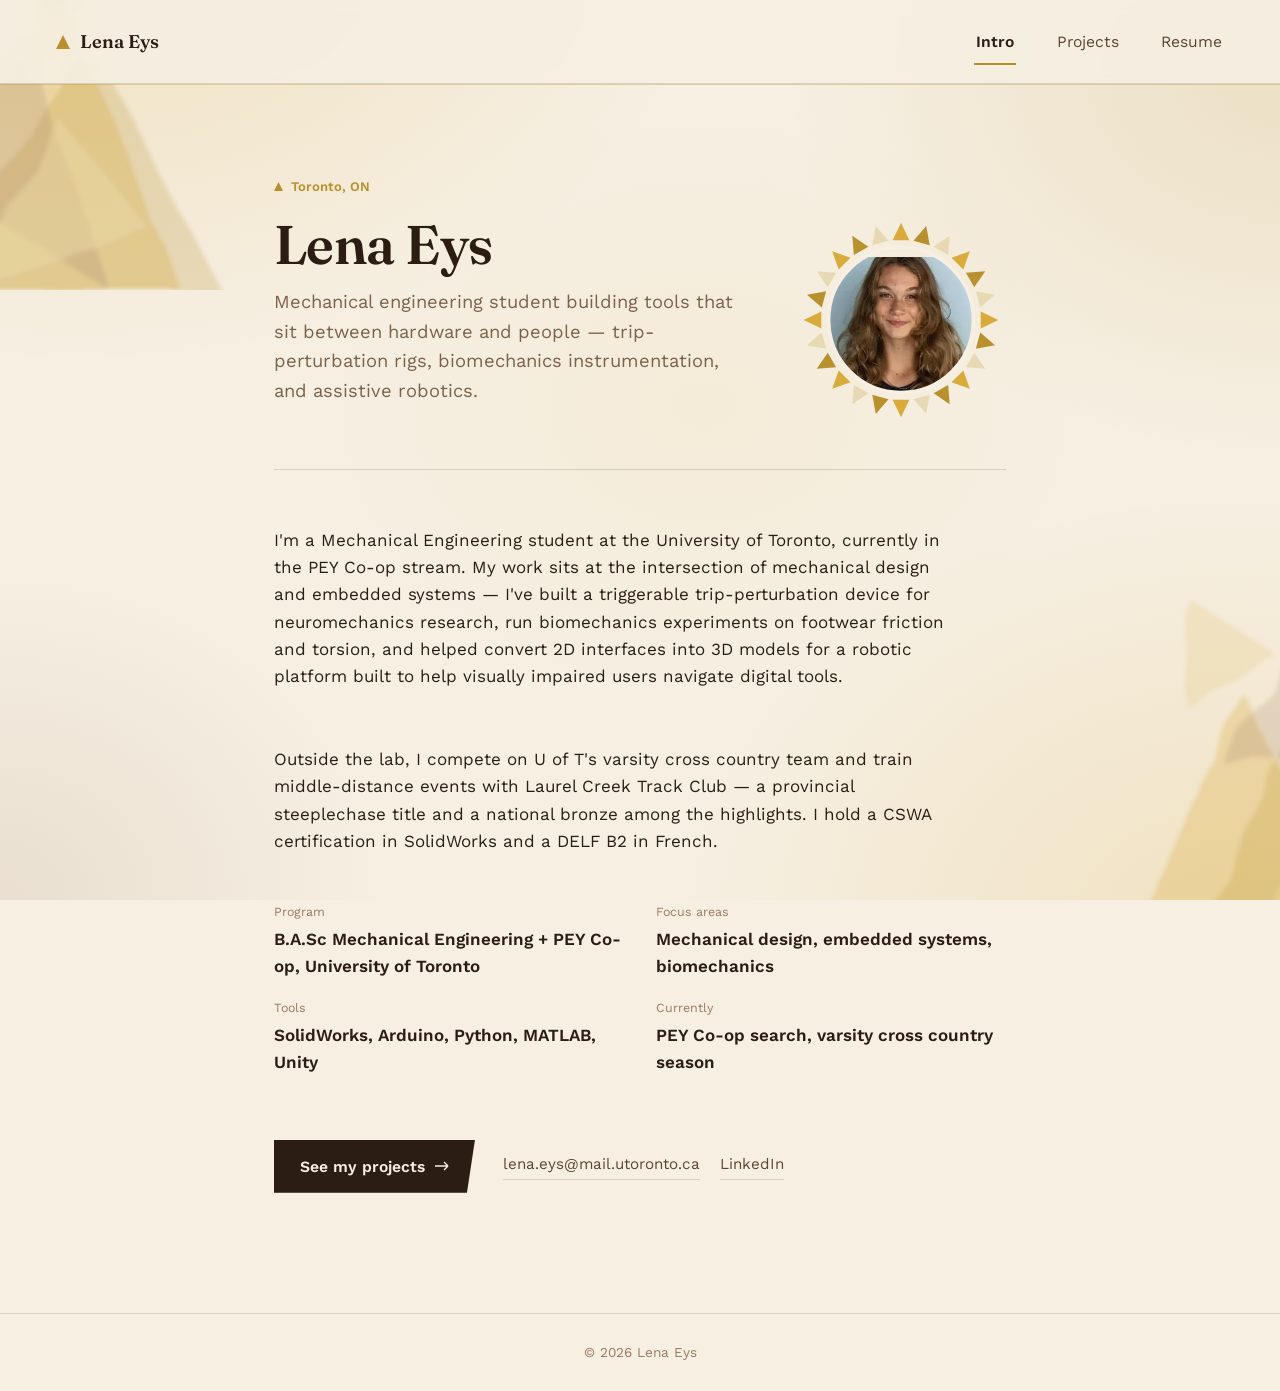
==== commit 7dd3007f: "Update index.html" ====
--- a/index.html
+++ b/index.html
@@ -121,7 +121,7 @@
         </g>
         <!-- headshot photo, clipped to a circle -->
         <image href="varsity.jpg" xlink:href="varsity.jpg"
-               x="26" y="38" width="168" height="168"
+               x="26" y="44" width="168" height="168"
                preserveAspectRatio="xMidYMid slice" clip-path="url(#photoClip)"/>
         <circle cx="110" cy="110" r="76" fill="none" stroke="#f6efe2" stroke-width="4"/>
       </svg>
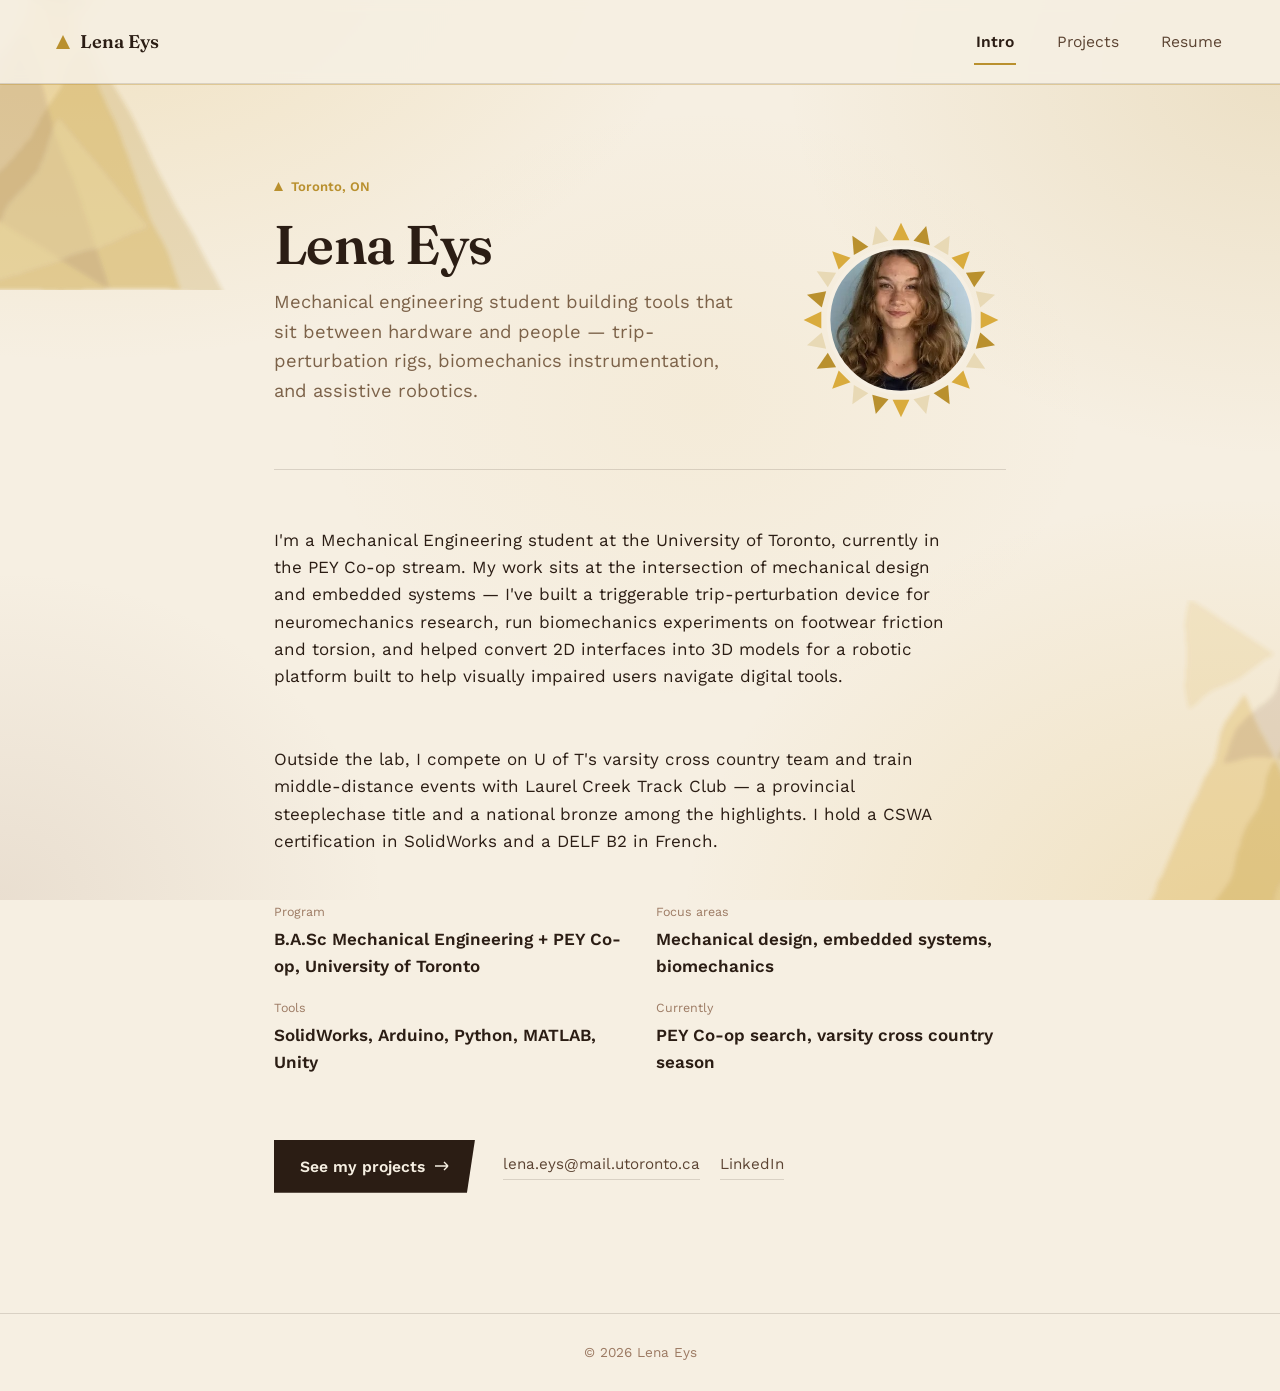
==== commit e6c56ef4: "Update index.html" ====
--- a/index.html
+++ b/index.html
@@ -121,7 +121,7 @@
         </g>
         <!-- headshot photo, clipped to a circle -->
         <image href="varsity.jpg" xlink:href="varsity.jpg"
-               x="26" y="44" width="168" height="168"
+               x="26" y="34" width="168" height="168"
                preserveAspectRatio="xMidYMid slice" clip-path="url(#photoClip)"/>
         <circle cx="110" cy="110" r="76" fill="none" stroke="#f6efe2" stroke-width="4"/>
       </svg>
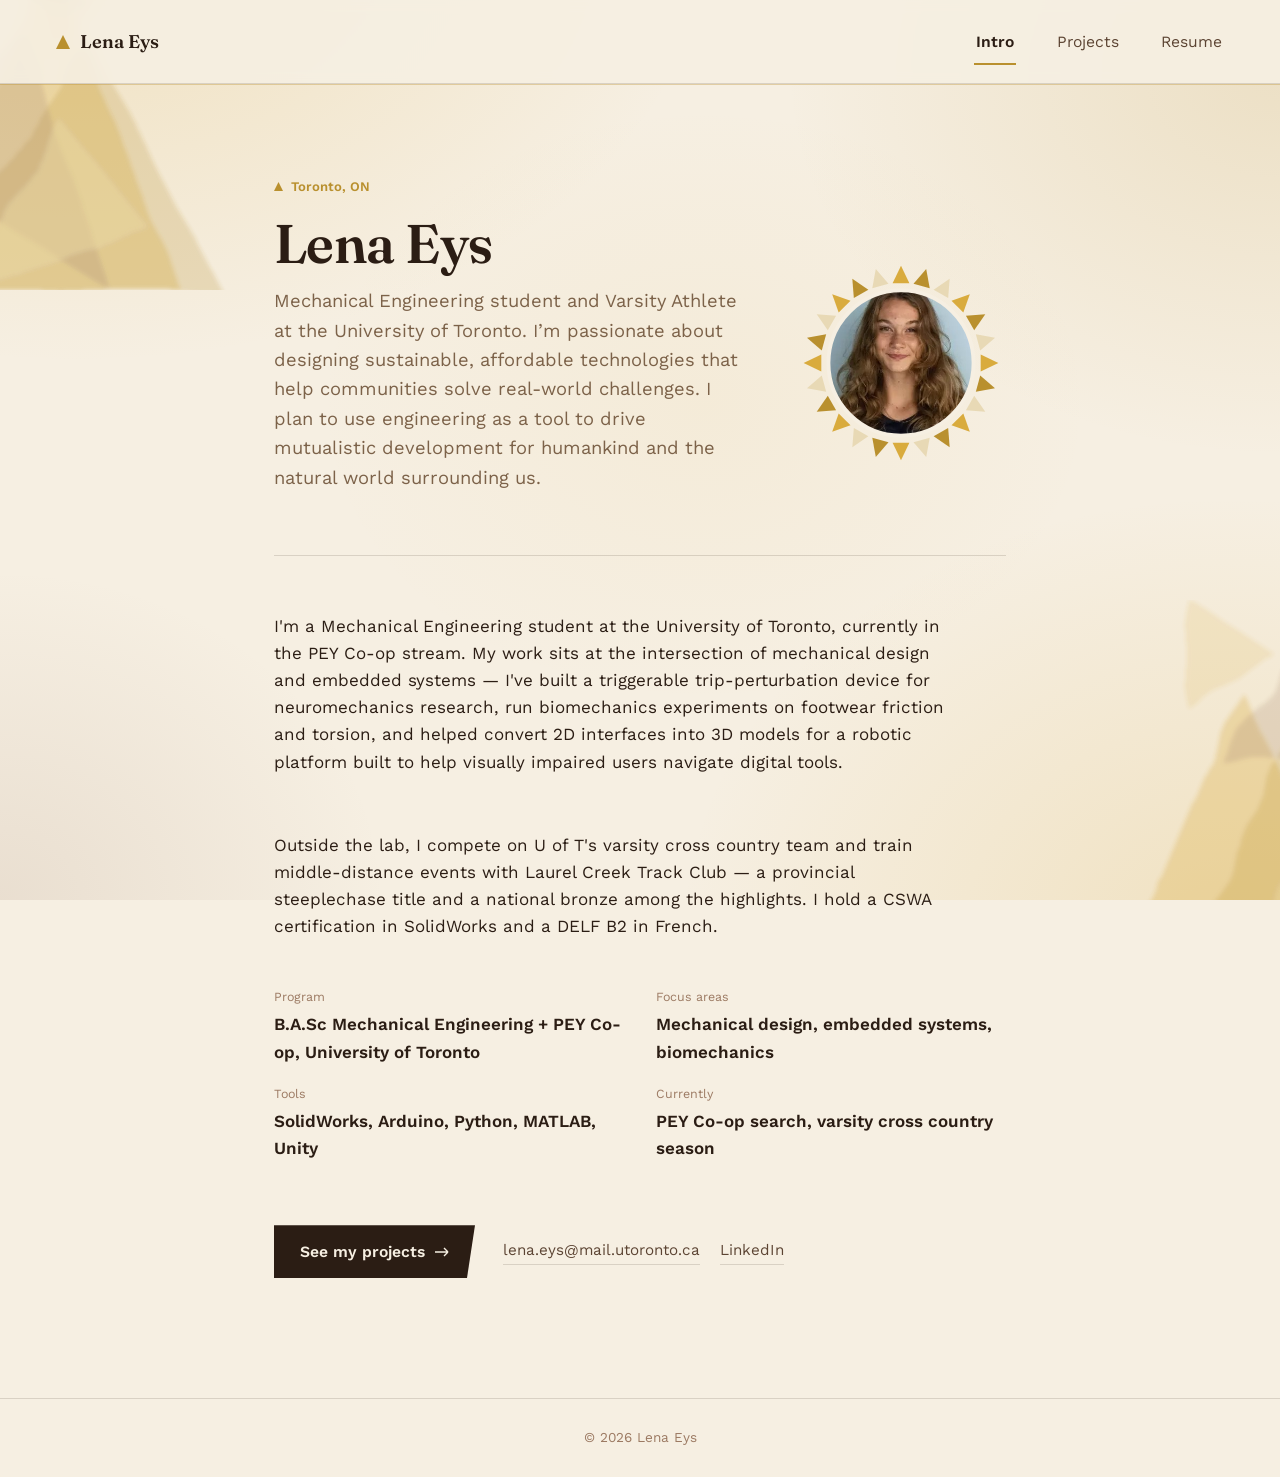
==== commit b6643881: "Update index.html" ====
--- a/index.html
+++ b/index.html
@@ -83,7 +83,7 @@
   <div class="intro-hero">
     <div>
       <h1>Lena Eys</h1>
-      <p class="role">Mechanical engineering student building tools that sit between hardware and people — trip-perturbation rigs, biomechanics instrumentation, and assistive robotics.</p>
+      <p class="role">Mechanical Engineering student and Varsity Athlete at the University of Toronto. I’m passionate about designing sustainable, affordable technologies that help communities solve real-world challenges. I plan to use engineering as a tool to drive mutualistic development for humankind and the natural world surrounding us.</p>
     </div>
     <div class="headshot-frame">
       <svg viewBox="0 0 220 220" xmlns="http://www.w3.org/2000/svg" role="img" aria-label="Headshot of Lena Eys">
